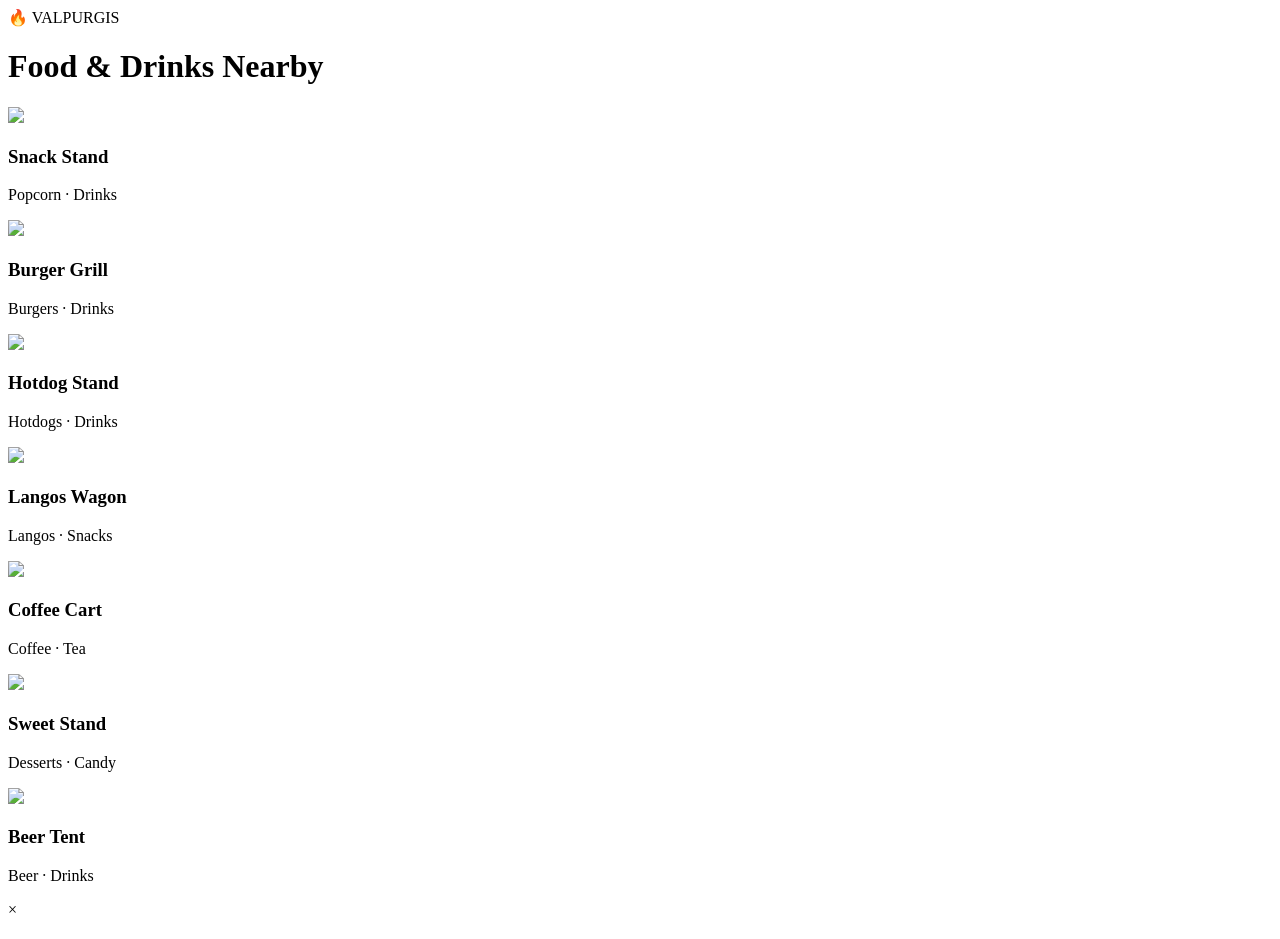
==== food.html @ 492cdd56 "foodhtml" ====
<!doctype html>
<html lang="en">
  <head>
    <meta charset="UTF-8" />
    <title>Valpurgis Food</title>
    <link rel="stylesheet" href="style.css" />
  </head>
  <body>
    <!-- TOP BAR (same vibe as your image) -->
    <header class="topbar">
      <div class="logo"><span class="flame">🔥</span> VALPURGIS</div>
    </header>

    <!-- FIRE BACKGROUND HERO -->
    <section class="hero"></section>

    <!-- TITLE -->
    <h1 class="title">Food & Drinks Nearby</h1>

    <!-- SCROLL SECTION -->
    <div class="scroll-wrapper">
      <div class="scroll-container">
        <div
          class="card"
          onclick="
            openMenu('Snack Stand', ['Popcorn', 'Candy', 'Soda', 'Beer'])
          "
        >
          <img
            src="https://images.unsplash.com/photo-1600891964599-f61ba0e24092"
          />
          <div class="card-text">
            <h3>Snack Stand</h3>
            <p>Popcorn · Drinks</p>
          </div>
        </div>

        <div
          class="card"
          onclick="
            openMenu('Burger Grill', [
              'Cheeseburger',
              'Fries',
              'Cola',
              'Hot Sauce',
            ])
          "
        >
          <img
            src="https://images.unsplash.com/photo-1550547660-d9450f859349"
          />
          <div class="card-text">
            <h3>Burger Grill</h3>
            <p>Burgers · Drinks</p>
          </div>
        </div>

        <div
          class="card"
          onclick="
            openMenu('Hotdog Stand', ['Hotdog', 'Ketchup', 'Mustard', 'Soda'])
          "
        >
          <img
            src="https://images.unsplash.com/photo-1612392062798-0c5c1c1a4d6b"
          />
          <div class="card-text">
            <h3>Hotdog Stand</h3>
            <p>Hotdogs · Drinks</p>
          </div>
        </div>

        <div
          class="card"
          onclick="
            openMenu('Langos Wagon', [
              'Classic Langos',
              'Cheese',
              'Garlic',
              'Nutella',
            ])
          "
        >
          <img
            src="https://images.unsplash.com/photo-1621996346565-e3dbc646d9a9"
          />
          <div class="card-text">
            <h3>Langos Wagon</h3>
            <p>Langos · Snacks</p>
          </div>
        </div>

        <div
          class="card"
          onclick="
            openMenu('Coffee Cart', ['Espresso', 'Latte', 'Cappuccino', 'Tea'])
          "
        >
          <img
            src="https://images.unsplash.com/photo-1509042239860-f550ce710b93"
          />
          <div class="card-text">
            <h3>Coffee Cart</h3>
            <p>Coffee · Tea</p>
          </div>
        </div>

        <div
          class="card"
          onclick="
            openMenu('Sweet Stand', [
              'Waffles',
              'Crepes',
              'Chocolate',
              'Ice Cream',
            ])
          "
        >
          <img
            src="https://images.unsplash.com/photo-1505253213348-cd54c92b37a0"
          />
          <div class="card-text">
            <h3>Sweet Stand</h3>
            <p>Desserts · Candy</p>
          </div>
        </div>

        <div
          class="card"
          onclick="
            openMenu('Beer Tent', ['Lager', 'IPA', 'Cider', 'Soft Drinks'])
          "
        >
          <img
            src="https://images.unsplash.com/photo-1514362545857-3bc16c4c7d1b"
          />
          <div class="card-text">
            <h3>Beer Tent</h3>
            <p>Beer · Drinks</p>
          </div>
        </div>
      </div>
    </div>

    <!-- MENU POPUP -->
    <div id="menu" class="modal">
      <div class="modal-box">
        <span class="close" onclick="closeMenu()">&times;</span>
        <h2 id="menuTitle"></h2>
        <ul id="menuList"></ul>
      </div>
    </div>

    <script src="script.js"></script>
  </body>
</html>
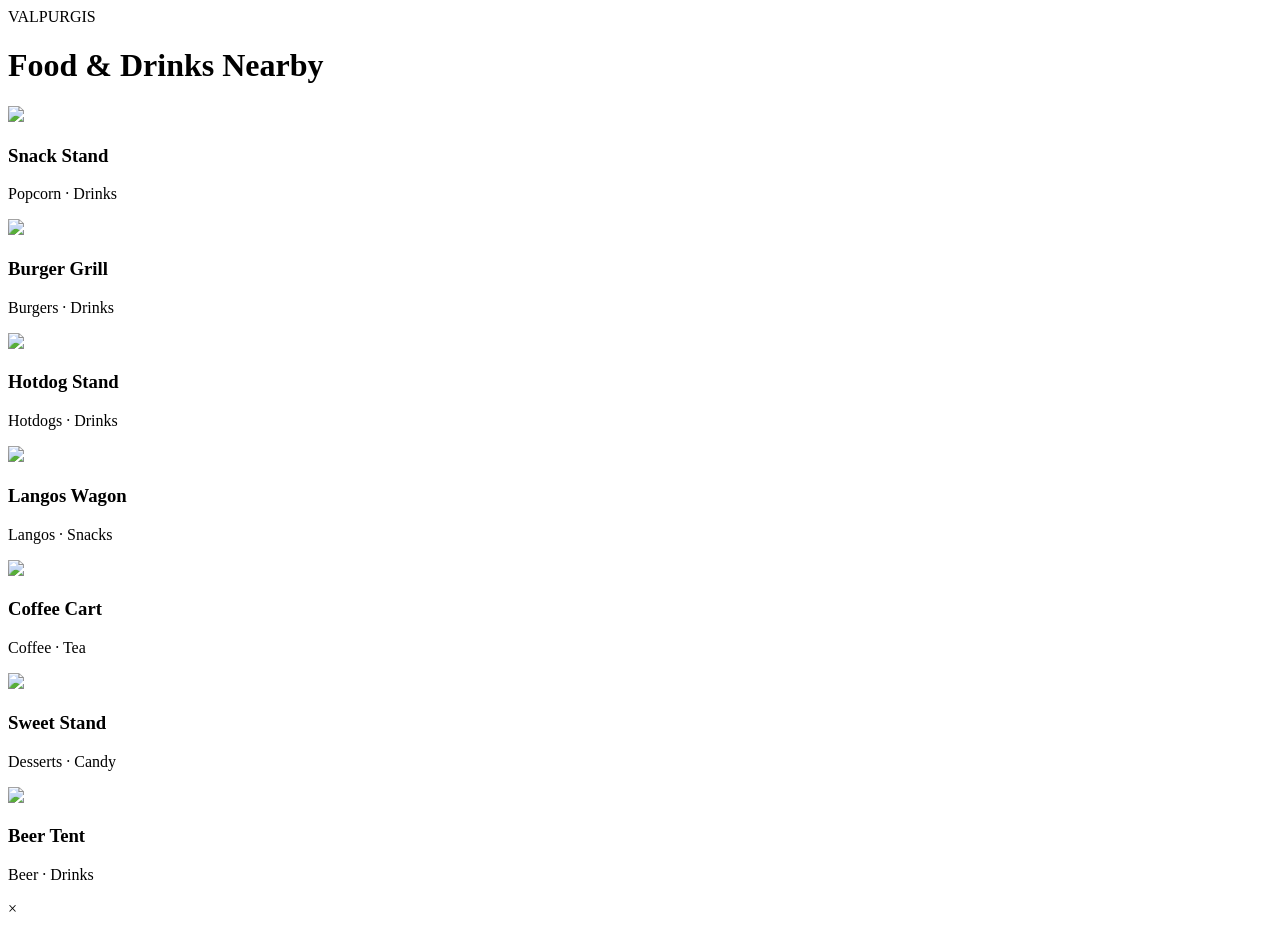
==== commit 83af1536: "foodhtml" ====
--- a/food.html
+++ b/food.html
@@ -8,7 +8,7 @@
   <body>
     <!-- TOP BAR (same vibe as your image) -->
     <header class="topbar">
-      <div class="logo"><span class="flame">🔥</span> VALPURGIS</div>
+      <div class="logo"><span class="flame"></span> VALPURGIS</div>
     </header>
 
     <!-- FIRE BACKGROUND HERO -->
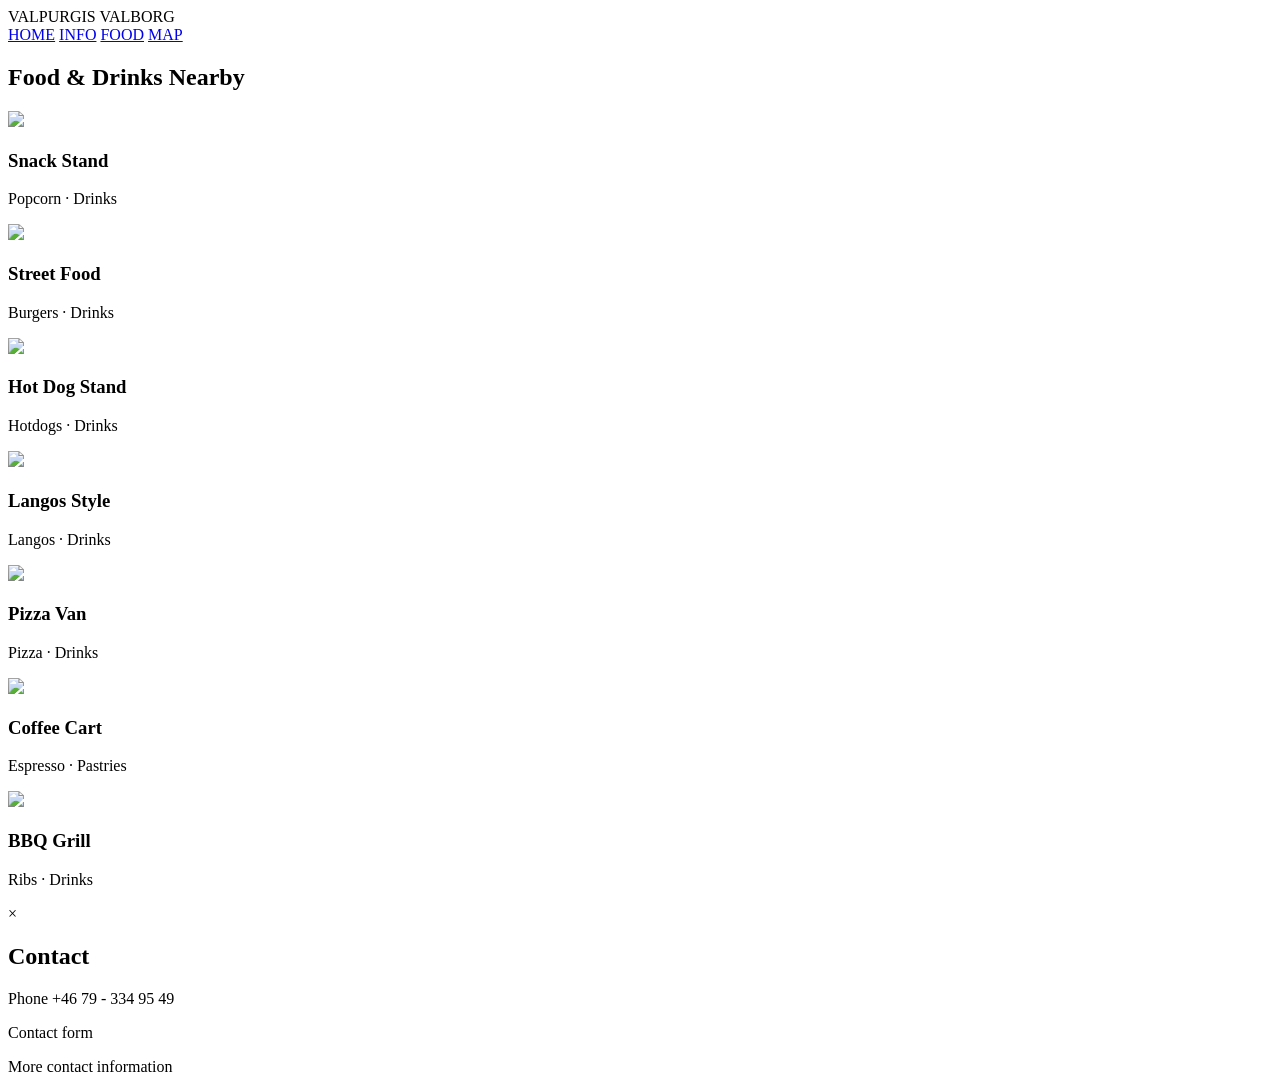
==== commit a1ffde67: "java script food" ====
--- a/food.html
+++ b/food.html
@@ -2,154 +2,93 @@
 <html lang="en">
   <head>
     <meta charset="UTF-8" />
-    <title>Valpurgis Food</title>
+    <meta name="viewport" content="width=device-width, initial-scale=1.0" />
+    <title>Valpurgis Valborg</title>
     <link rel="stylesheet" href="style.css" />
   </head>
   <body>
-    <!-- TOP BAR (same vibe as your image) -->
-    <header class="topbar">
-      <div class="logo"><span class="flame"></span> VALPURGIS</div>
+    <!-- HEADER -->
+    <header>
+      <div class="logo">VALPURGIS VALBORG</div>
+      <nav>
+        <a href="#">HOME</a>
+        <a href="#">INFO</a>
+        <a href="#">FOOD</a>
+        <a href="#">MAP</a>
+      </nav>
     </header>
 
-    <!-- FIRE BACKGROUND HERO -->
-    <section class="hero"></section>
+    <!-- HERO -->
+    <section class="hero">
+      <div class="overlay"></div>
+      <h1>Food & Drinks Nearby</h1>
+    </section>
 
-    <!-- TITLE -->
-    <h1 class="title">Food & Drinks Nearby</h1>
-
-    <!-- SCROLL SECTION -->
-    <div class="scroll-wrapper">
+    <!-- SCROLLABLE FOOD ROW -->
+    <section class="food-section">
       <div class="scroll-container">
-        <div
-          class="card"
-          onclick="
-            openMenu('Snack Stand', ['Popcorn', 'Candy', 'Soda', 'Beer'])
-          "
-        >
-          <img
-            src="https://images.unsplash.com/photo-1600891964599-f61ba0e24092"
-          />
-          <div class="card-text">
-            <h3>Snack Stand</h3>
-            <p>Popcorn · Drinks</p>
-          </div>
+        <!-- CARD TEMPLATE -->
+        <div class="food-card" onclick="openMenu('snack')">
+          <img src="snack-stand.jpg" />
+          <h3>Snack Stand</h3>
+          <p>Popcorn · Drinks</p>
         </div>
 
-        <div
-          class="card"
-          onclick="
-            openMenu('Burger Grill', [
-              'Cheeseburger',
-              'Fries',
-              'Cola',
-              'Hot Sauce',
-            ])
-          "
-        >
-          <img
-            src="https://images.unsplash.com/photo-1550547660-d9450f859349"
-          />
-          <div class="card-text">
-            <h3>Burger Grill</h3>
-            <p>Burgers · Drinks</p>
-          </div>
+        <div class="food-card" onclick="openMenu('street')">
+          <img src="street-food.jpg" />
+          <h3>Street Food</h3>
+          <p>Burgers · Drinks</p>
         </div>
 
-        <div
-          class="card"
-          onclick="
-            openMenu('Hotdog Stand', ['Hotdog', 'Ketchup', 'Mustard', 'Soda'])
-          "
-        >
-          <img
-            src="https://images.unsplash.com/photo-1612392062798-0c5c1c1a4d6b"
-          />
-          <div class="card-text">
-            <h3>Hotdog Stand</h3>
-            <p>Hotdogs · Drinks</p>
-          </div>
+        <div class="food-card" onclick="openMenu('hotdog')">
+          <img src="hotdog.jpg" />
+          <h3>Hot Dog Stand</h3>
+          <p>Hotdogs · Drinks</p>
         </div>
 
-        <div
-          class="card"
-          onclick="
-            openMenu('Langos Wagon', [
-              'Classic Langos',
-              'Cheese',
-              'Garlic',
-              'Nutella',
-            ])
-          "
-        >
-          <img
-            src="https://images.unsplash.com/photo-1621996346565-e3dbc646d9a9"
-          />
-          <div class="card-text">
-            <h3>Langos Wagon</h3>
-            <p>Langos · Snacks</p>
-          </div>
+        <div class="food-card" onclick="openMenu('langos')">
+          <img src="langos.jpg" />
+          <h3>Langos Style</h3>
+          <p>Langos · Drinks</p>
         </div>
 
-        <div
-          class="card"
-          onclick="
-            openMenu('Coffee Cart', ['Espresso', 'Latte', 'Cappuccino', 'Tea'])
-          "
-        >
-          <img
-            src="https://images.unsplash.com/photo-1509042239860-f550ce710b93"
-          />
-          <div class="card-text">
-            <h3>Coffee Cart</h3>
-            <p>Coffee · Tea</p>
-          </div>
+        <!-- EXTRA OPTIONS -->
+        <div class="food-card" onclick="openMenu('pizza')">
+          <img src="pizza.jpg" />
+          <h3>Pizza Van</h3>
+          <p>Pizza · Drinks</p>
         </div>
 
-        <div
-          class="card"
-          onclick="
-            openMenu('Sweet Stand', [
-              'Waffles',
-              'Crepes',
-              'Chocolate',
-              'Ice Cream',
-            ])
-          "
-        >
-          <img
-            src="https://images.unsplash.com/photo-1505253213348-cd54c92b37a0"
-          />
-          <div class="card-text">
-            <h3>Sweet Stand</h3>
-            <p>Desserts · Candy</p>
-          </div>
+        <div class="food-card" onclick="openMenu('coffee')">
+          <img src="coffee.jpg" />
+          <h3>Coffee Cart</h3>
+          <p>Espresso · Pastries</p>
         </div>
 
-        <div
-          class="card"
-          onclick="
-            openMenu('Beer Tent', ['Lager', 'IPA', 'Cider', 'Soft Drinks'])
-          "
-        >
-          <img
-            src="https://images.unsplash.com/photo-1514362545857-3bc16c4c7d1b"
-          />
-          <div class="card-text">
-            <h3>Beer Tent</h3>
-            <p>Beer · Drinks</p>
-          </div>
+        <div class="food-card" onclick="openMenu('bbq')">
+          <img src="bbq.jpg" />
+          <h3>BBQ Grill</h3>
+          <p>Ribs · Drinks</p>
         </div>
+      </div>
+    </section>
+
+    <!-- POPUP MENU -->
+    <div id="menuPopup" class="popup">
+      <div class="popup-content">
+        <span class="close" onclick="closeMenu()">&times;</span>
+        <h2 id="menuTitle"></h2>
+        <ul id="menuItems"></ul>
       </div>
     </div>
 
-    <!-- MENU POPUP -->
-    <div id="menu" class="modal">
-      <div class="modal-box">
-        <span class="close" onclick="closeMenu()">&times;</span>
-        <h2 id="menuTitle"></h2>
-        <ul id="menuList"></ul>
-      </div>
-    </div>
+    <!-- FOOTER -->
+    <footer>
+      <h2>Contact</h2>
+      <p>Phone +46 79 - 334 95 49</p>
+      <p>Contact form</p>
+      <p>More contact information</p>
+    </footer>
 
     <script src="script.js"></script>
   </body>
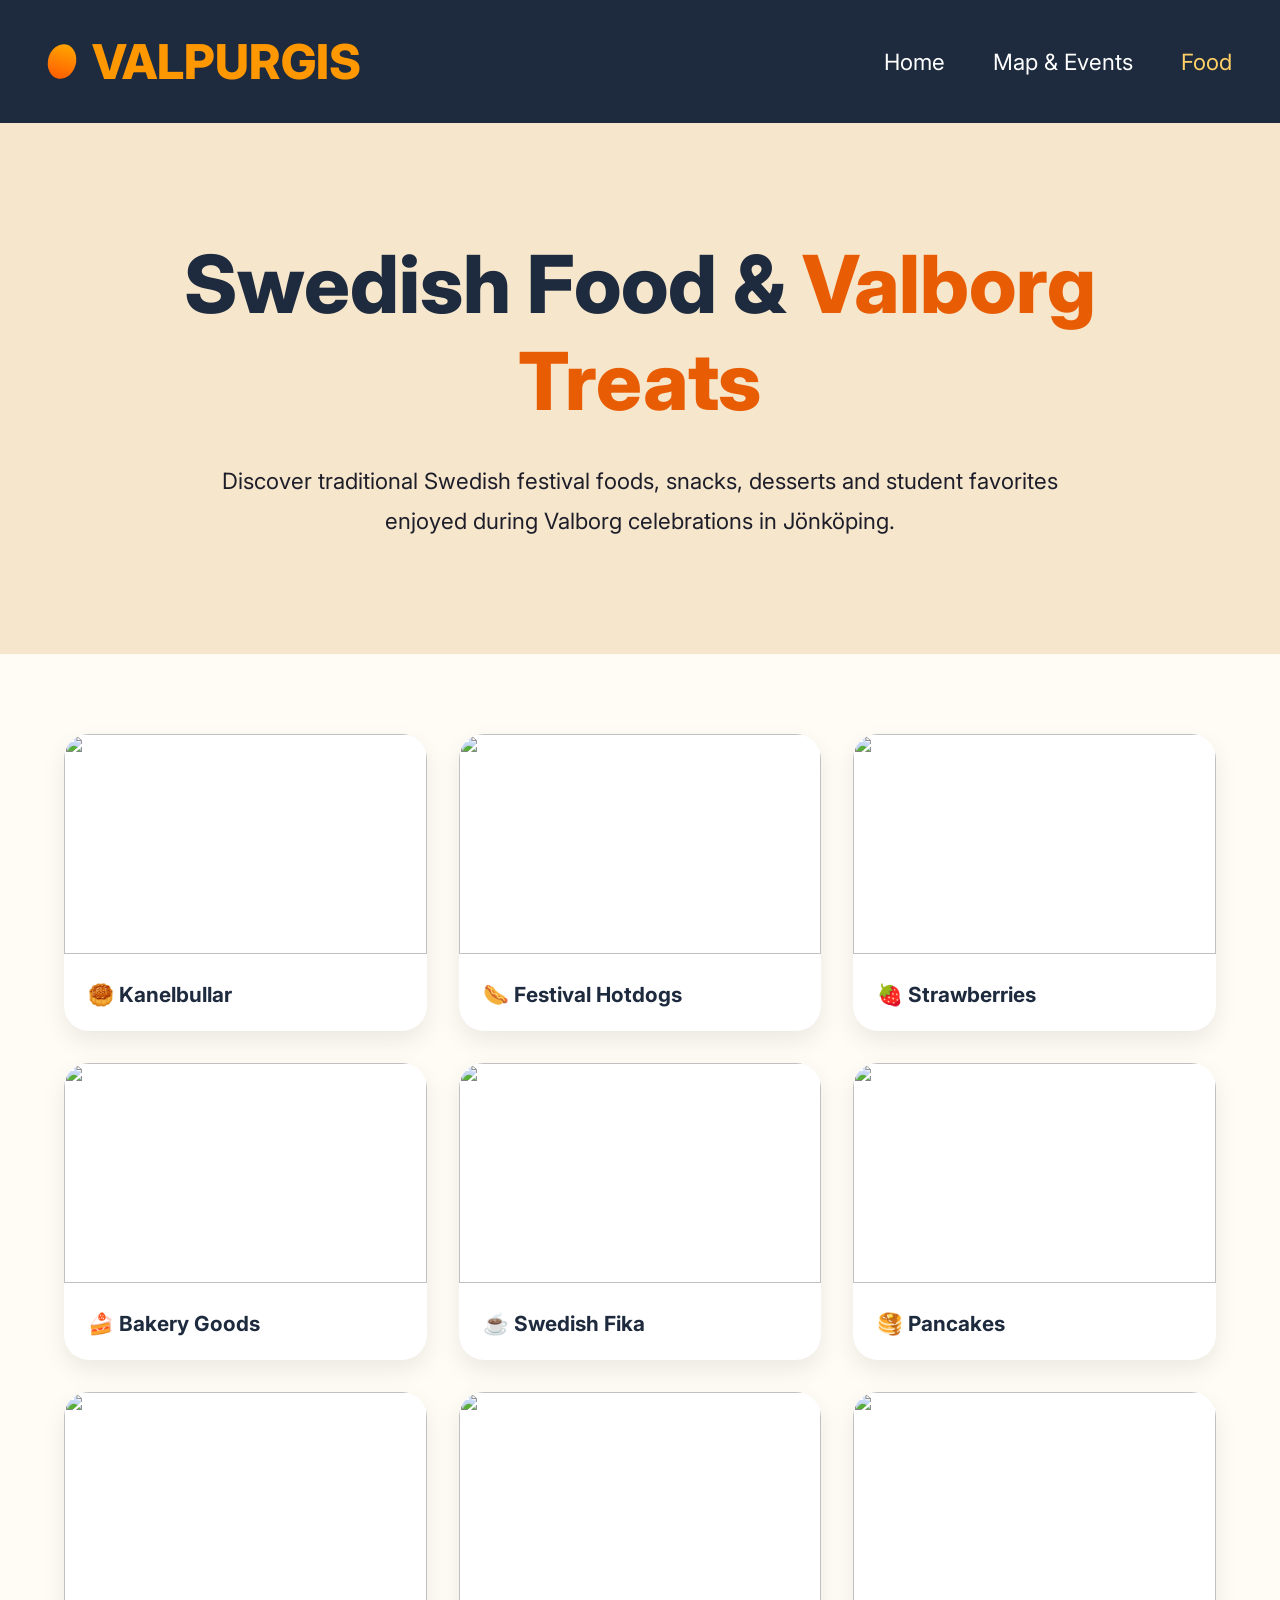
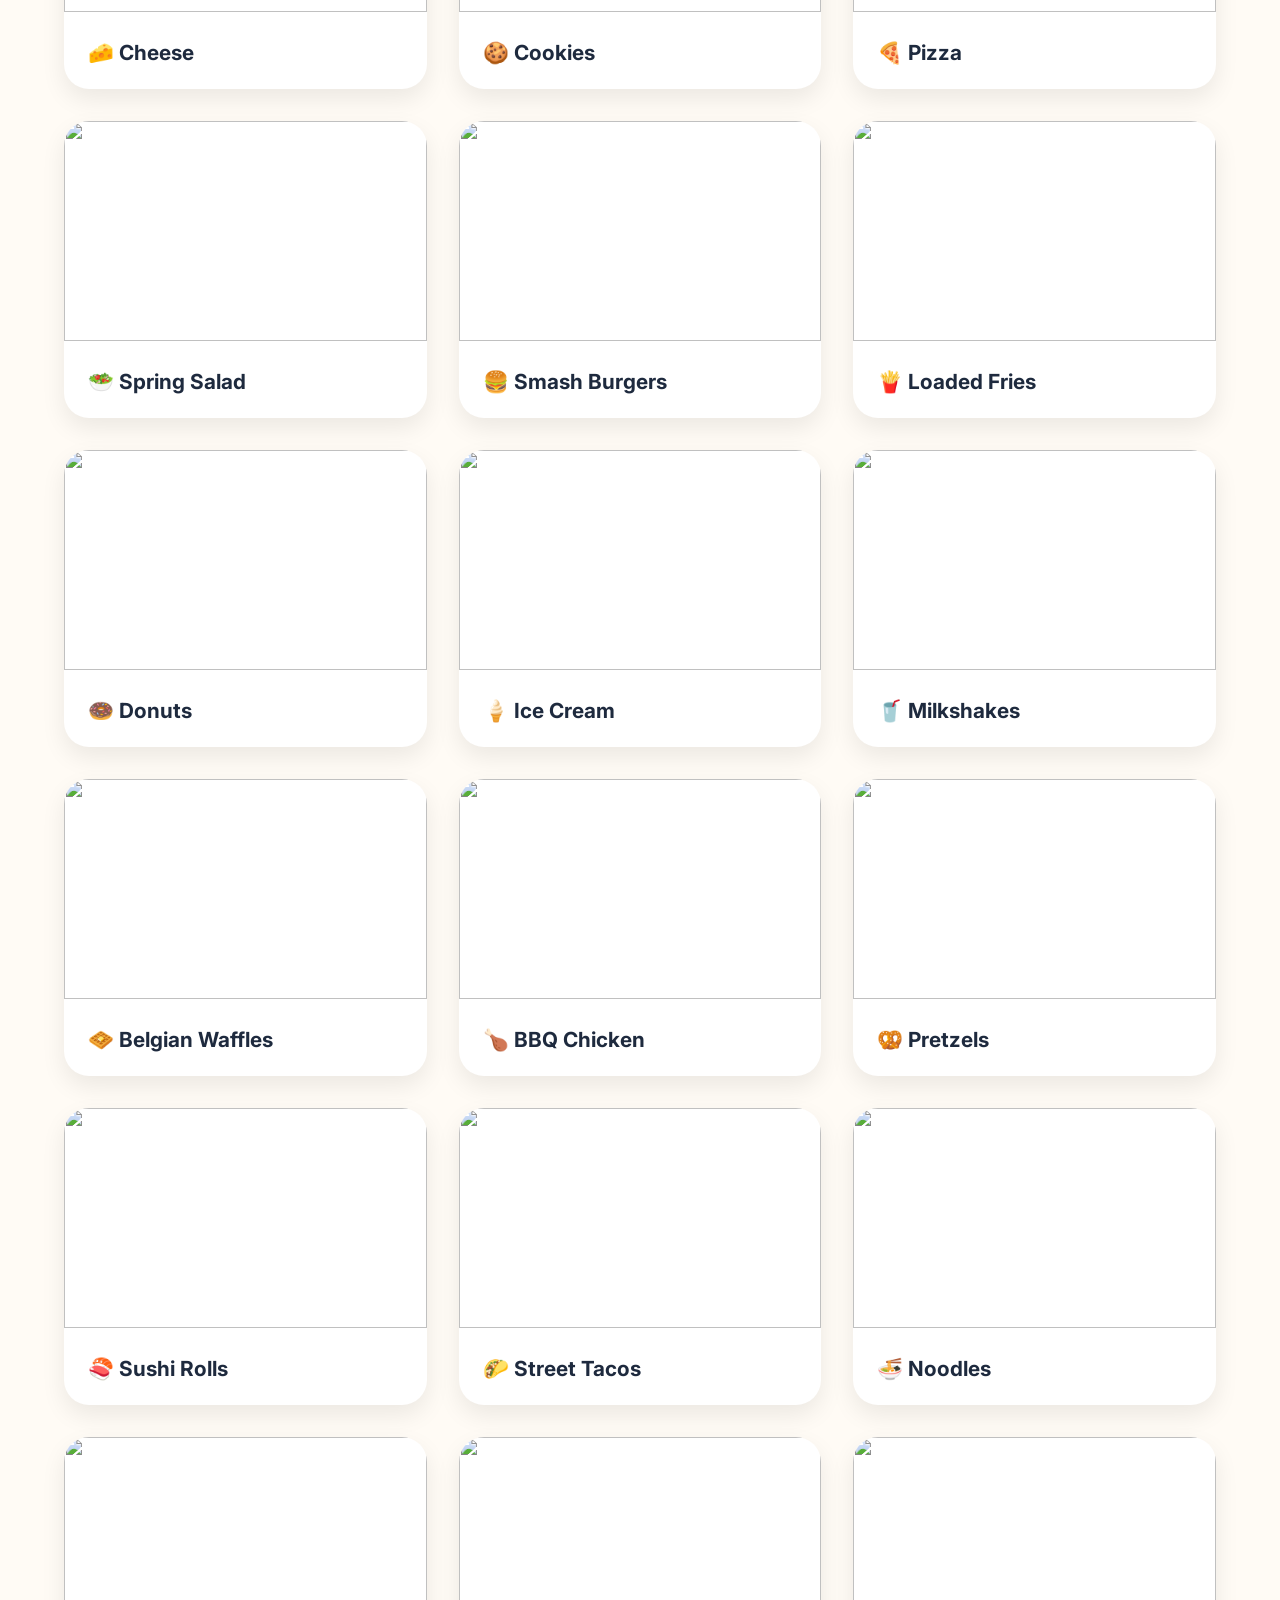
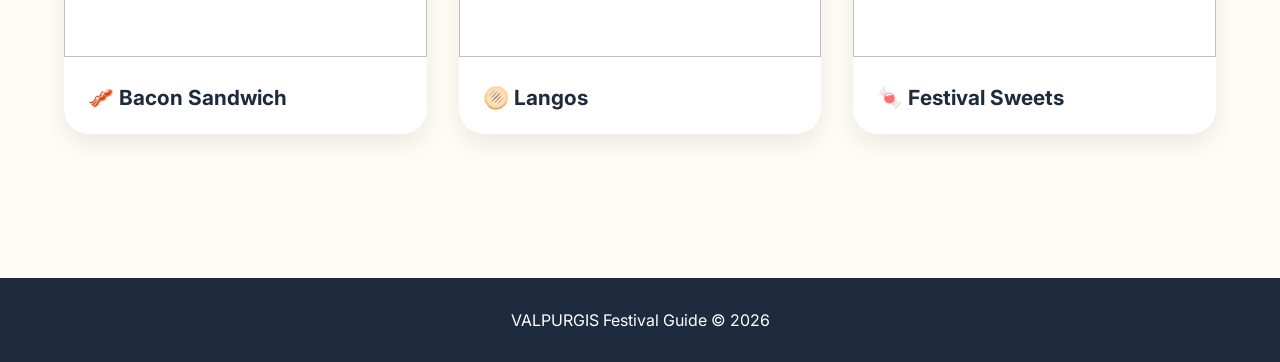
==== commit afca2481: "changed to fit homepage Co-authored-by: Copilot <copilot@github.com>" ====
--- a/food.html
+++ b/food.html
@@ -3,93 +3,550 @@
   <head>
     <meta charset="UTF-8" />
     <meta name="viewport" content="width=device-width, initial-scale=1.0" />
-    <title>Valpurgis Valborg</title>
-    <link rel="stylesheet" href="style.css" />
+    <title>VALPURGIS | Food</title>
+
+    <link
+      href="https://fonts.googleapis.com/css2?family=Inter:wght@300;400;500;600;700;800&display=swap"
+      rel="stylesheet"
+    />
+
+    <link
+      rel="stylesheet"
+      href="https://cdnjs.cloudflare.com/ajax/libs/font-awesome/6.0.0/css/all.min.css"
+    />
+
+    <link rel="stylesheet" href="main.css/style.css" />
   </head>
+
   <body>
-    <!-- HEADER -->
-    <header>
-      <div class="logo">VALPURGIS VALBORG</div>
-      <nav>
-        <a href="#">HOME</a>
-        <a href="#">INFO</a>
-        <a href="#">FOOD</a>
-        <a href="#">MAP</a>
+    <header class="topbar">
+      <div class="logo">
+        <span class="flame"></span>
+        VALPURGIS
+      </div>
+
+      <nav class="nav-links">
+        <a href="index.html">Home</a>
+        <a href="map.html">Map & Events</a>
+        <a href="food.html" class="active">Food</a>
       </nav>
     </header>
 
-    <!-- HERO -->
-    <section class="hero">
-      <div class="overlay"></div>
-      <h1>Food & Drinks Nearby</h1>
+    <section class="food-hero">
+      <div class="container">
+        <h1>Swedish Food & <span>Valborg Treats</span></h1>
+
+        <p>
+          Discover traditional Swedish festival foods, snacks, desserts and
+          student favorites enjoyed during Valborg celebrations in Jönköping.
+        </p>
+      </div>
     </section>
 
-    <!-- SCROLLABLE FOOD ROW -->
     <section class="food-section">
-      <div class="scroll-container">
-        <!-- CARD TEMPLATE -->
-        <div class="food-card" onclick="openMenu('snack')">
-          <img src="snack-stand.jpg" />
-          <h3>Snack Stand</h3>
-          <p>Popcorn · Drinks</p>
-        </div>
-
-        <div class="food-card" onclick="openMenu('street')">
-          <img src="street-food.jpg" />
-          <h3>Street Food</h3>
-          <p>Burgers · Drinks</p>
-        </div>
-
-        <div class="food-card" onclick="openMenu('hotdog')">
-          <img src="hotdog.jpg" />
-          <h3>Hot Dog Stand</h3>
-          <p>Hotdogs · Drinks</p>
-        </div>
-
-        <div class="food-card" onclick="openMenu('langos')">
-          <img src="langos.jpg" />
-          <h3>Langos Style</h3>
-          <p>Langos · Drinks</p>
-        </div>
-
-        <!-- EXTRA OPTIONS -->
-        <div class="food-card" onclick="openMenu('pizza')">
-          <img src="pizza.jpg" />
-          <h3>Pizza Van</h3>
-          <p>Pizza · Drinks</p>
-        </div>
-
-        <div class="food-card" onclick="openMenu('coffee')">
-          <img src="coffee.jpg" />
-          <h3>Coffee Cart</h3>
-          <p>Espresso · Pastries</p>
-        </div>
-
-        <div class="food-card" onclick="openMenu('bbq')">
-          <img src="bbq.jpg" />
-          <h3>BBQ Grill</h3>
-          <p>Ribs · Drinks</p>
+      <div class="container">
+        <div class="food-grid">
+          <!-- ROW 1 -->
+
+          <div
+            class="food-card"
+            onclick="
+              openFoodModal(
+                '🥮 Kanelbullar',
+                'Traditional Swedish cinnamon buns served fresh during Valborg celebrations.',
+                '📍 Emma’s Bakery Truck',
+                '💰 35 SEK',
+                'https://images.unsplash.com/photo-1509365465985-25d11c17e812?q=80&w=1200&auto=format&fit=crop',
+              )
+            "
+          >
+            <img
+              src="https://images.unsplash.com/photo-1509365465985-25d11c17e812?q=80&w=1200&auto=format&fit=crop"
+            />
+
+            <h3>🥮 Kanelbullar</h3>
+          </div>
+
+          <div
+            class="food-card"
+            onclick="
+              openFoodModal(
+                '🌭 Festival Hotdogs',
+                'Classic grilled Swedish hotdogs beside the bonfire area.',
+                '📍 Nordic Grill',
+                '💰 55 SEK',
+                'https://nypost.com/wp-content/uploads/sites/2/2016/07/hot-dog-2.jpg?quality=90&strip=all&w=1280',
+              )
+            "
+          >
+            <img
+              src="https://nypost.com/wp-content/uploads/sites/2/2016/07/hot-dog-2.jpg?quality=90&strip=all&w=1280"
+            />
+
+            <h3>🌭 Festival Hotdogs</h3>
+          </div>
+
+          <div
+            class="food-card"
+            onclick="
+              openFoodModal(
+                '🍓 Strawberries',
+                'Fresh Swedish strawberries celebrating spring.',
+                '📍 Spring Fruit Market',
+                '💰 40 SEK',
+                'https://images.unsplash.com/photo-1464965911861-746a04b4bca6?q=80&w=1200&auto=format&fit=crop',
+              )
+            "
+          >
+            <img
+              src="https://images.unsplash.com/photo-1464965911861-746a04b4bca6?q=80&w=1200&auto=format&fit=crop"
+            />
+
+            <h3>🍓 Strawberries</h3>
+          </div>
+
+          <!-- ROW 2 -->
+
+          <div
+            class="food-card"
+            onclick="
+              openFoodModal(
+                '🍰 Bakery Goods',
+                'Traditional Swedish baked goods enjoyed during spring festivals.',
+                '📍 Café Vättern',
+                '💰 65 SEK',
+                'https://images.unsplash.com/photo-1578985545062-69928b1d9587?q=80&w=1200&auto=format&fit=crop',
+              )
+            "
+          >
+            <img
+              src="https://images.unsplash.com/photo-1578985545062-69928b1d9587?q=80&w=1200&auto=format&fit=crop"
+            />
+
+            <h3>🍰 Bakery Goods</h3>
+          </div>
+
+          <div
+            class="food-card"
+            onclick="
+              openFoodModal(
+                '☕ Swedish Fika',
+                'Coffee and pastries shared socially before the bonfire.',
+                '📍 Fika Corner',
+                '💰 45 SEK',
+                'https://images.unsplash.com/photo-1495474472287-4d71bcdd2085?q=80&w=1200&auto=format&fit=crop',
+              )
+            "
+          >
+            <img
+              src="https://images.unsplash.com/photo-1495474472287-4d71bcdd2085?q=80&w=1200&auto=format&fit=crop"
+            />
+
+            <h3>☕ Swedish Fika</h3>
+          </div>
+
+          <div
+            class="food-card"
+            onclick="
+              openFoodModal(
+                '🥞 Pancakes',
+                'Fresh pancakes topped with cream and berries.',
+                '📍 Pancake Wagon',
+                '💰 50 SEK',
+                'https://images.unsplash.com/photo-1528207776546-365bb710ee93?q=80&w=1200&auto=format&fit=crop',
+              )
+            "
+          >
+            <img
+              src="https://images.unsplash.com/photo-1528207776546-365bb710ee93?q=80&w=1200&auto=format&fit=crop"
+            />
+
+            <h3>🥞 Pancakes</h3>
+          </div>
+
+          <!-- ROW 3 -->
+
+          <div
+            class="food-card"
+            onclick="
+              openFoodModal(
+                '🧀 Cheese',
+                'Traditional Swedish cheese platters served at spring markets.',
+                '📍 Nordic Cheese Stand',
+                '💰 70 SEK',
+                'https://images.unsplash.com/photo-1486297678162-eb2a19b0a32d?q=80&w=1200&auto=format&fit=crop',
+              )
+            "
+          >
+            <img
+              src="https://images.unsplash.com/photo-1486297678162-eb2a19b0a32d?q=80&w=1200&auto=format&fit=crop"
+            />
+
+            <h3>🧀 Cheese</h3>
+          </div>
+
+          <div
+            class="food-card"
+            onclick="
+              openFoodModal(
+                '🍪 Cookies',
+                'Fresh baked butter cookies popular during fika.',
+                '📍 Sweet House',
+                '💰 30 SEK',
+                'https://images.unsplash.com/photo-1499636136210-6f4ee915583e?q=80&w=1200&auto=format&fit=crop',
+              )
+            "
+          >
+            <img
+              src="https://images.unsplash.com/photo-1499636136210-6f4ee915583e?q=80&w=1200&auto=format&fit=crop"
+            />
+
+            <h3>🍪 Cookies</h3>
+          </div>
+
+          <div
+            class="food-card"
+            onclick="
+              openFoodModal(
+                '🍕 Pizza',
+                'Cheap and popular pizza slices loved by students during Valborg.',
+                '📍 Campus Pizza',
+                '💰 60 SEK',
+                'https://images.unsplash.com/photo-1513104890138-7c749659a591?q=80&w=1200&auto=format&fit=crop',
+              )
+            "
+          >
+            <img
+              src="https://images.unsplash.com/photo-1513104890138-7c749659a591?q=80&w=1200&auto=format&fit=crop"
+            />
+
+            <h3>🍕 Pizza</h3>
+          </div>
+
+          <!-- ROW 4 -->
+
+          <div
+            class="food-card"
+            onclick="
+              openFoodModal(
+                '🥗 Spring Salad',
+                'Fresh spring vegetables and Nordic herbs.',
+                '📍 Green Garden Truck',
+                '💰 65 SEK',
+                'https://images.unsplash.com/photo-1540189549336-e6e99c3679fe?q=80&w=1200&auto=format&fit=crop',
+              )
+            "
+          >
+            <img
+              src="https://images.unsplash.com/photo-1540189549336-e6e99c3679fe?q=80&w=1200&auto=format&fit=crop"
+            />
+
+            <h3>🥗 Spring Salad</h3>
+          </div>
+
+          <div
+            class="food-card"
+            onclick="
+              openFoodModal(
+                '🍔 Smash Burgers',
+                'Popular grilled burgers served fresh during evening concerts.',
+                '📍 Fire Grill',
+                '💰 85 SEK',
+                'https://images.unsplash.com/photo-1568901346375-23c9450c58cd?q=80&w=1200&auto=format&fit=crop',
+              )
+            "
+          >
+            <img
+              src="https://images.unsplash.com/photo-1568901346375-23c9450c58cd?q=80&w=1200&auto=format&fit=crop"
+            />
+
+            <h3>🍔 Smash Burgers</h3>
+          </div>
+
+          <div
+            class="food-card"
+            onclick="
+              openFoodModal(
+                '🍟 Loaded Fries',
+                'Crispy fries topped with sauces and cheese.',
+                '📍 Fries Station',
+                '💰 55 SEK',
+                'https://images.unsplash.com/photo-1573080496219-bb080dd4f877?q=80&w=1200&auto=format&fit=crop',
+              )
+            "
+          >
+            <img
+              src="https://images.unsplash.com/photo-1573080496219-bb080dd4f877?q=80&w=1200&auto=format&fit=crop"
+            />
+
+            <h3>🍟 Loaded Fries</h3>
+          </div>
+
+          <!-- ROW 5 -->
+
+          <div
+            class="food-card"
+            onclick="
+              openFoodModal(
+                '🍩 Donuts',
+                'Fresh sugar-coated donuts popular at spring festivals.',
+                '📍 Sweet Rings Truck',
+                '💰 35 SEK',
+                'https://images.unsplash.com/photo-1551024601-bec78aea704b?q=80&w=1200&auto=format&fit=crop',
+              )
+            "
+          >
+            <img
+              src="https://images.unsplash.com/photo-1551024601-bec78aea704b?q=80&w=1200&auto=format&fit=crop"
+            />
+
+            <h3>🍩 Donuts</h3>
+          </div>
+
+          <div
+            class="food-card"
+            onclick="
+              openFoodModal(
+                '🍦 Ice Cream',
+                'The first ice cream of spring is a Valborg tradition.',
+                '📍 Frozen Dreams',
+                '💰 40 SEK',
+                'https://cdn8.localdatacdn.com/news/larg_567.jpg',
+              )
+            "
+          >
+            <img src="https://cdn8.localdatacdn.com/news/larg_567.jpg" />
+
+            <h3>🍦 Ice Cream</h3>
+          </div>
+
+          <div
+            class="food-card"
+            onclick="
+              openFoodModal(
+                '🥤 Milkshakes',
+                'Cold vanilla and strawberry milkshakes served near the lake.',
+                '📍 Shake Stop',
+                '💰 50 SEK',
+                'https://images.unsplash.com/photo-1577805947697-89e18249d767?q=80&w=1200&auto=format&fit=crop',
+              )
+            "
+          >
+            <img
+              src="https://images.unsplash.com/photo-1577805947697-89e18249d767?q=80&w=1200&auto=format&fit=crop"
+            />
+
+            <h3>🥤 Milkshakes</h3>
+          </div>
+
+          <!-- ROW 6 -->
+
+          <div
+            class="food-card"
+            onclick="
+              openFoodModal(
+                '🧇 Belgian Waffles',
+                'Warm waffles topped with berries and chocolate.',
+                '📍 Waffle Corner',
+                '💰 55 SEK',
+                'https://images.unsplash.com/photo-1562376552-0d160a2f238d?q=80&w=1200&auto=format&fit=crop',
+              )
+            "
+          >
+            <img
+              src="https://images.unsplash.com/photo-1562376552-0d160a2f238d?q=80&w=1200&auto=format&fit=crop"
+            />
+
+            <h3>🧇 Belgian Waffles</h3>
+          </div>
+
+          <div
+            class="food-card"
+            onclick="
+              openFoodModal(
+                '🍗 BBQ Chicken',
+                'Fresh grilled chicken served during evening events.',
+                '📍 Fire Pit BBQ',
+                '💰 95 SEK',
+                'https://images.unsplash.com/photo-1527477396000-e27163b481c2?q=80&w=1200&auto=format&fit=crop',
+              )
+            "
+          >
+            <img
+              src="https://images.unsplash.com/photo-1527477396000-e27163b481c2?q=80&w=1200&auto=format&fit=crop"
+            />
+
+            <h3>🍗 BBQ Chicken</h3>
+          </div>
+
+          <div
+            class="food-card"
+            onclick="
+              openFoodModal(
+                '🥨 Pretzels',
+                'Fresh baked pretzels with salted butter.',
+                '📍 Nordic Bakery',
+                '💰 40 SEK',
+                'https://images.unsplash.com/photo-1587241321921-91a834d6d191?q=80&w=1200&auto=format&fit=crop',
+              )
+            "
+          >
+            <img
+              src="https://images.unsplash.com/photo-1587241321921-91a834d6d191?q=80&w=1200&auto=format&fit=crop"
+            />
+
+            <h3>🥨 Pretzels</h3>
+          </div>
+
+          <!-- ROW 7 -->
+
+          <div
+            class="food-card"
+            onclick="
+              openFoodModal(
+                '🍣 Sushi Rolls',
+                'Fresh sushi rolls prepared during the festival.',
+                '📍 Sakura Street Food',
+                '💰 90 SEK',
+                'https://images.unsplash.com/photo-1579871494447-9811cf80d66c?q=80&w=1200&auto=format&fit=crop',
+              )
+            "
+          >
+            <img
+              src="https://images.unsplash.com/photo-1579871494447-9811cf80d66c?q=80&w=1200&auto=format&fit=crop"
+            />
+
+            <h3>🍣 Sushi Rolls</h3>
+          </div>
+
+          <div
+            class="food-card"
+            onclick="
+              openFoodModal(
+                '🌮 Street Tacos',
+                'Mexican tacos popular with students during concerts.',
+                '📍 Taco Fiesta',
+                '💰 65 SEK',
+                'https://images.unsplash.com/photo-1552332386-f8dd00dc2f85?q=80&w=1200&auto=format&fit=crop',
+              )
+            "
+          >
+            <img
+              src="https://images.unsplash.com/photo-1552332386-f8dd00dc2f85?q=80&w=1200&auto=format&fit=crop"
+            />
+
+            <h3>🌮 Street Tacos</h3>
+          </div>
+
+          <div
+            class="food-card"
+            onclick="
+              openFoodModal(
+                '🍜 Noodles',
+                'Hot noodle bowls served during the late-night celebrations.',
+                '📍 Asia Bowl',
+                '💰 75 SEK',
+                'https://images.unsplash.com/photo-1612929633738-8fe44f7ec841?q=80&w=1200&auto=format&fit=crop',
+              )
+            "
+          >
+            <img
+              src="https://images.unsplash.com/photo-1612929633738-8fe44f7ec841?q=80&w=1200&auto=format&fit=crop"
+            />
+
+            <h3>🍜 Noodles</h3>
+          </div>
+
+          <!-- ROW 8 -->
+
+          <div
+            class="food-card"
+            onclick="
+              openFoodModal(
+                '🥓 Bacon Sandwich',
+                'Toasted sandwiches filled with crispy bacon.',
+                '📍 Morning Grill',
+                '💰 60 SEK',
+                'https://images.unsplash.com/photo-1528735602780-2552fd46c7af?q=80&w=1200&auto=format&fit=crop',
+              )
+            "
+          >
+            <img
+              src="https://images.unsplash.com/photo-1528735602780-2552fd46c7af?q=80&w=1200&auto=format&fit=crop"
+            />
+
+            <h3>🥓 Bacon Sandwich</h3>
+          </div>
+
+          <div
+            class="food-card"
+            onclick="
+              openFoodModal(
+                '🫓 Langos',
+                'Fresh fried langos topped with garlic sauce, cheese and sour cream.',
+                '📍 Nordic Street Kitchen',
+                '💰 75 SEK',
+                'https://cdn.diyncrafts.com/wp-content/uploads/2019/07/hungarian-langos-recipe-IMG_3782-1.jpg',
+              )
+            "
+          >
+            <img
+              src="https://cdn.diyncrafts.com/wp-content/uploads/2019/07/hungarian-langos-recipe-IMG_3782-1.jpg"
+            />
+
+            <h3>🫓 Langos</h3>
+          </div>
+
+          <div
+            class="food-card"
+            onclick="
+              openFoodModal(
+                '🍬 Festival Sweets',
+                'Colorful festival sweets and candy loved by students during Valborg.',
+                '📍 Sweet Festival Stall',
+                '💰 35 SEK',
+                'https://postedsweets.co.uk/wp-content/uploads/2019/04/Different-Candies-Sweets-Showcase.jpg',
+              )
+            "
+          >
+            <img
+              src="https://postedsweets.co.uk/wp-content/uploads/2019/04/Different-Candies-Sweets-Showcase.jpg"
+            />
+
+            <h3>🍬 Festival Sweets</h3>
+          </div>
         </div>
       </div>
     </section>
 
-    <!-- POPUP MENU -->
-    <div id="menuPopup" class="popup">
-      <div class="popup-content">
-        <span class="close" onclick="closeMenu()">&times;</span>
-        <h2 id="menuTitle"></h2>
-        <ul id="menuItems"></ul>
+    <div class="food-modal" id="foodModal">
+      <div class="modal-content">
+        <span class="close-modal" onclick="closeFoodModal()"> &times; </span>
+
+        <img id="modalImg" />
+
+        <h2 id="modalTitle"></h2>
+
+        <p id="modalDesc"></p>
+
+        <div class="modal-info">
+          <p id="modalLocation"></p>
+
+          <p id="modalPrice"></p>
+
+          <a href="map.html" class="map-btn">
+            <i class="fas fa-map-marker-alt"></i>
+
+            View on Map
+          </a>
+        </div>
       </div>
     </div>
 
-    <!-- FOOTER -->
     <footer>
-      <h2>Contact</h2>
-      <p>Phone +46 79 - 334 95 49</p>
-      <p>Contact form</p>
-      <p>More contact information</p>
+      <p>VALPURGIS Festival Guide © 2026</p>
     </footer>
 
-    <script src="script.js"></script>
+    <script src="main.js/script.js"></script>
   </body>
 </html>
--- a/main.css/style.css
+++ b/main.css/style.css
@@ -0,0 +1,316 @@
+* {
+  margin: 0;
+  padding: 0;
+  box-sizing: border-box;
+}
+
+:root {
+  --orange: #e85d04;
+  --navy: #1e2a3e;
+  --cream: #f5e6cc;
+}
+
+body {
+  font-family: "Inter", sans-serif;
+  background: #fffbf5;
+  color: #1e1e2a;
+}
+
+/* NAVBAR */
+
+.topbar {
+  background: var(--navy);
+
+  display: flex;
+  justify-content: space-between;
+  align-items: center;
+
+  padding: 2rem 3rem;
+}
+
+.logo {
+  color: #ff9800;
+  font-size: 3rem;
+  font-weight: 800;
+
+  display: flex;
+  align-items: center;
+  gap: 1rem;
+}
+
+.flame {
+  width: 28px;
+  height: 35px;
+
+  background: linear-gradient(orange, #ff5e00);
+
+  border-radius: 50%;
+
+  transform: rotate(15deg);
+}
+
+.nav-links {
+  display: flex;
+  gap: 3rem;
+}
+
+.nav-links a {
+  color: white;
+  text-decoration: none;
+  font-size: 1.4rem;
+}
+
+.nav-links .active,
+.nav-links a:hover {
+  color: #ffd166;
+}
+
+/* HERO */
+
+.food-hero {
+  background: var(--cream);
+
+  padding: 7rem 2rem;
+
+  text-align: center;
+}
+
+.food-hero h1 {
+  font-size: 5rem;
+  font-weight: 800;
+
+  color: var(--navy);
+}
+
+.food-hero span {
+  color: var(--orange);
+}
+
+.food-hero p {
+  max-width: 900px;
+
+  margin: auto;
+  margin-top: 2rem;
+
+  font-size: 1.4rem;
+  line-height: 1.8;
+}
+
+/* CONTAINER */
+
+.container {
+  width: 90%;
+  max-width: 1400px;
+  margin: auto;
+}
+
+/* FOOD SECTION */
+
+.food-section {
+  padding: 5rem 0;
+}
+
+/* GRID */
+
+.food-grid {
+  display: grid;
+
+  grid-template-columns: repeat(3, 1fr);
+
+  gap: 2rem;
+}
+
+/* CARDS */
+
+.food-card {
+  background: white;
+
+  border-radius: 25px;
+
+  overflow: hidden;
+
+  cursor: pointer;
+
+  transition: 0.3s;
+
+  box-shadow: 0 10px 25px rgba(0, 0, 0, 0.08);
+}
+
+.food-card:hover {
+  transform: translateY(-8px);
+}
+
+.food-card img {
+  width: 100%;
+  height: 220px;
+  object-fit: cover;
+}
+
+.food-card h3 {
+  padding: 1.5rem;
+
+  font-size: 1.3rem;
+
+  color: var(--navy);
+}
+
+/* MODAL */
+
+.food-modal {
+  position: fixed;
+
+  top: 0;
+  left: 0;
+
+  width: 100%;
+  height: 100%;
+
+  background: rgba(0, 0, 0, 0.7);
+
+  display: none;
+
+  justify-content: center;
+  align-items: center;
+
+  z-index: 999;
+}
+
+.modal-content {
+  background: white;
+
+  width: 90%;
+  max-width: 650px;
+
+  border-radius: 25px;
+
+  overflow: hidden;
+
+  position: relative;
+
+  animation: popup 0.3s ease;
+}
+
+.modal-content img {
+  width: 100%;
+  height: 320px;
+  object-fit: cover;
+}
+
+.modal-content h2 {
+  padding: 1.5rem 1.5rem 0.5rem;
+
+  color: var(--navy);
+}
+
+.modal-content p {
+  padding: 0 1.5rem 1rem;
+
+  line-height: 1.7;
+}
+
+.modal-info {
+  padding-bottom: 1rem;
+}
+
+.close-modal {
+  position: absolute;
+
+  right: 20px;
+  top: 10px;
+
+  font-size: 2rem;
+
+  color: white;
+
+  cursor: pointer;
+}
+
+@keyframes popup {
+  from {
+    transform: scale(0.8);
+    opacity: 0;
+  }
+
+  to {
+    transform: scale(1);
+    opacity: 1;
+  }
+}
+
+/* FOOTER */
+
+footer {
+  background: var(--navy);
+
+  color: white;
+
+  text-align: center;
+
+  padding: 2rem;
+
+  margin-top: 4rem;
+}
+
+/* TABLET */
+
+@media (max-width: 900px) {
+  .food-grid {
+    grid-template-columns: repeat(2, 1fr);
+  }
+
+  .food-hero h1 {
+    font-size: 3rem;
+  }
+}
+
+/* MOBILE */
+
+@media (max-width: 600px) {
+  .food-grid {
+    grid-template-columns: 1fr;
+  }
+
+  .topbar {
+    flex-direction: column;
+    gap: 1rem;
+  }
+
+  .food-hero h1 {
+    font-size: 2.3rem;
+  }
+
+  .food-hero p {
+    font-size: 1rem;
+  }
+}
+/* MAP BUTTON */
+
+.map-btn {
+  display: inline-flex;
+
+  align-items: center;
+
+  gap: 0.5rem;
+
+  margin: 1rem 1.5rem;
+
+  background: #e85d04;
+
+  color: white;
+
+  padding: 0.8rem 1.2rem;
+
+  border-radius: 40px;
+
+  text-decoration: none;
+
+  font-weight: 600;
+
+  transition: 0.3s;
+}
+
+.map-btn:hover {
+  background: #c94d00;
+
+  transform: translateY(-2px);
+}
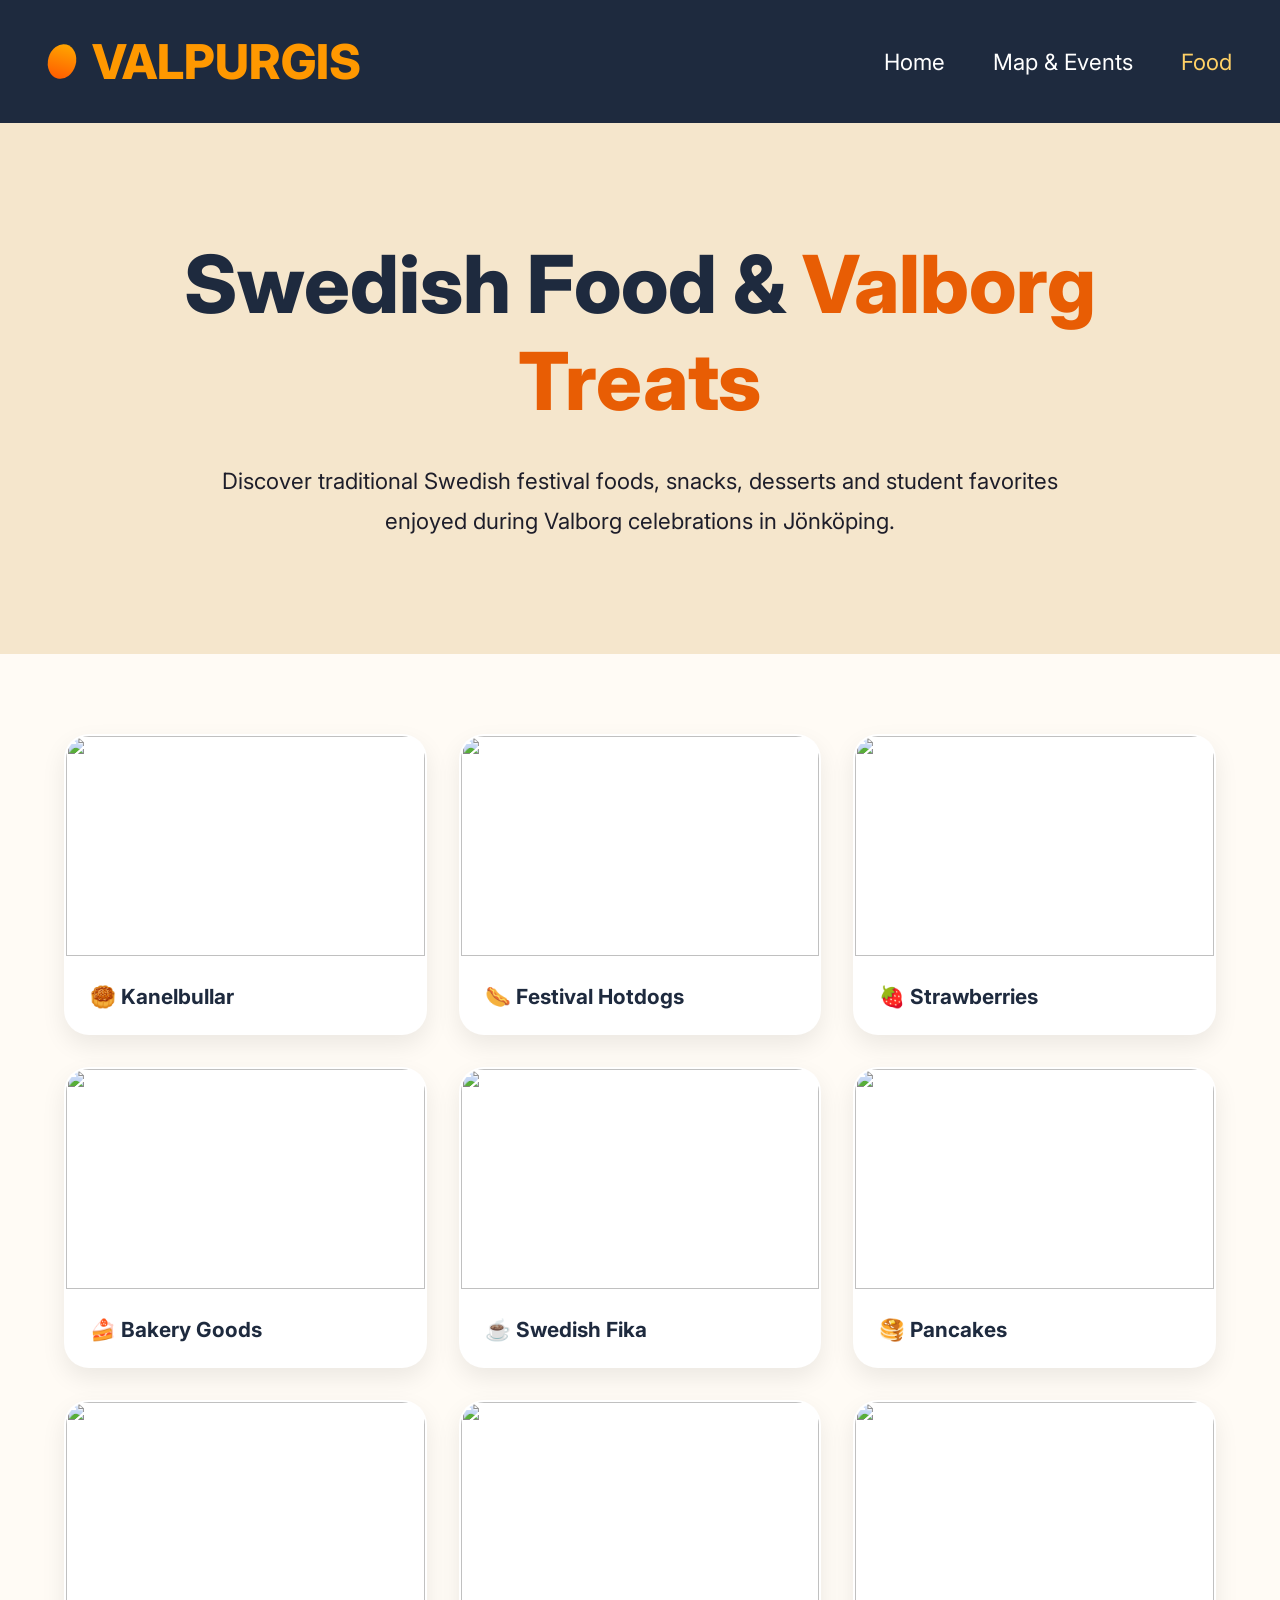
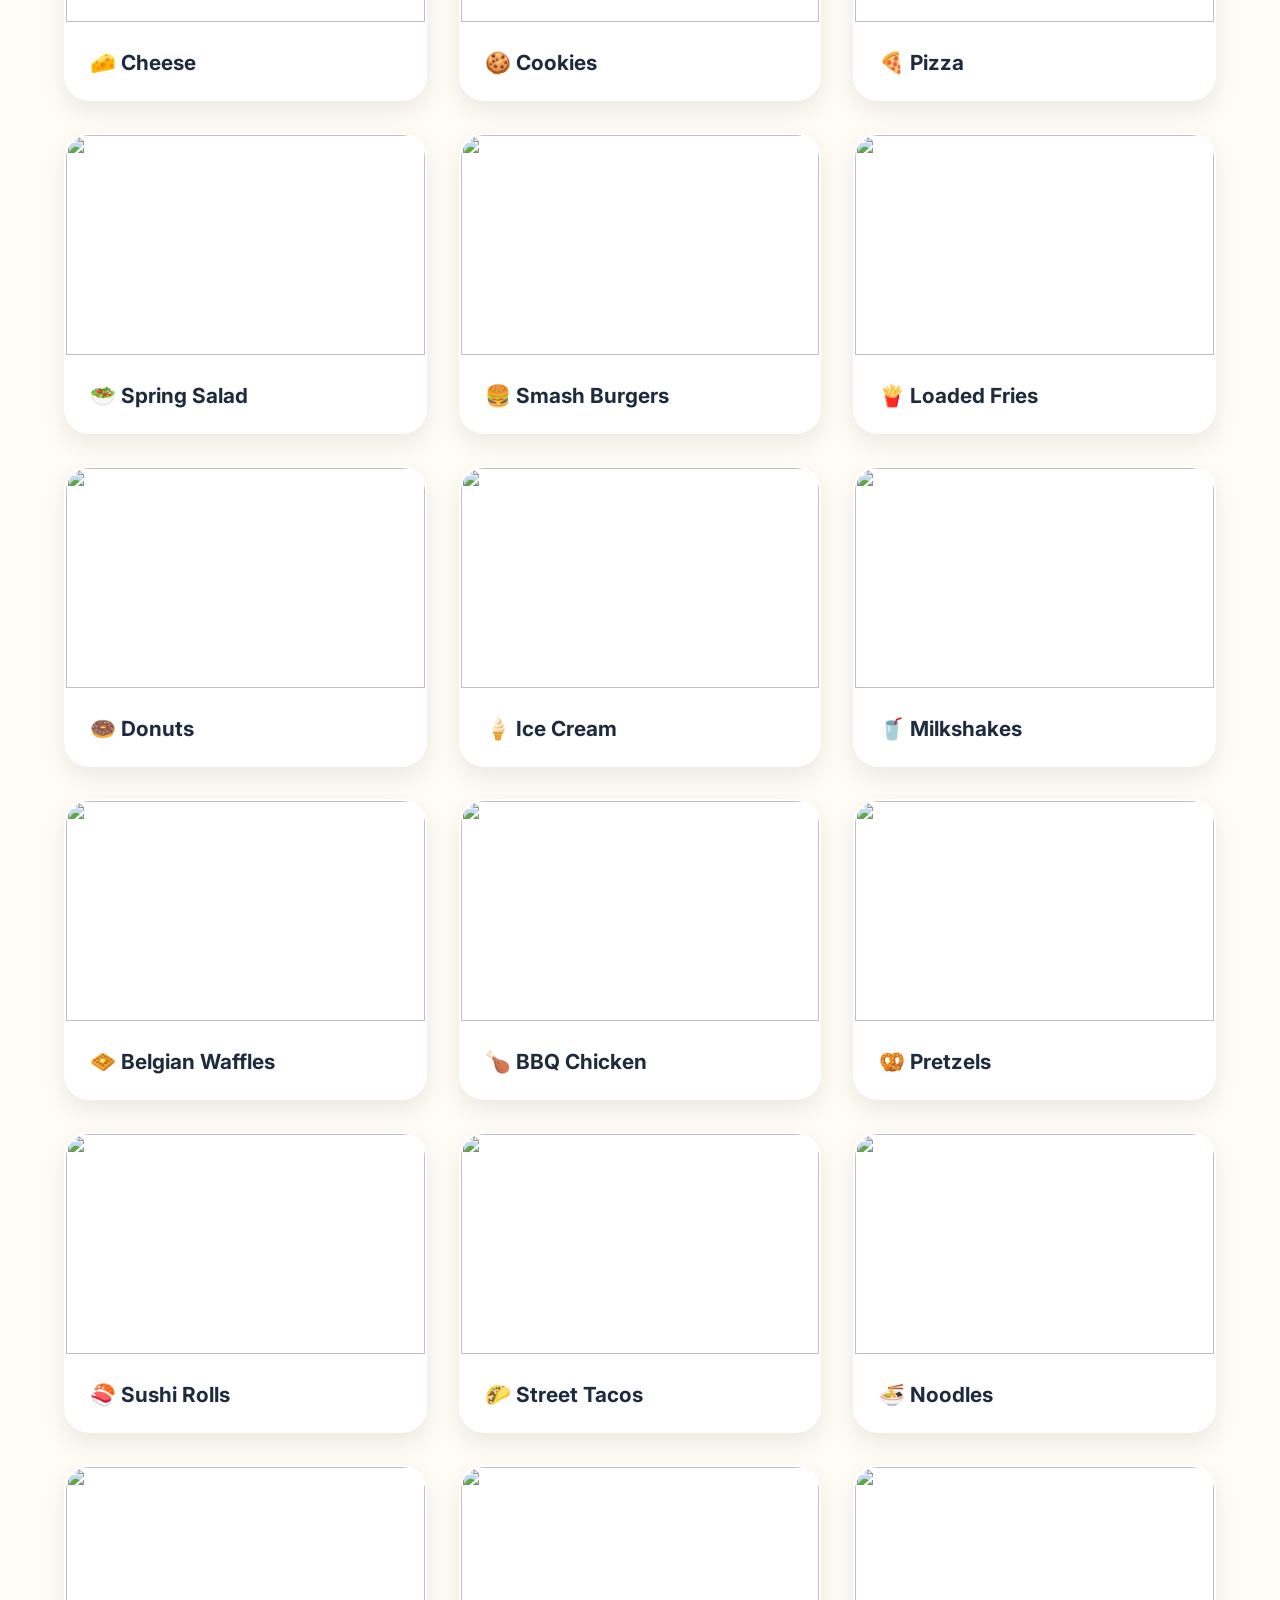
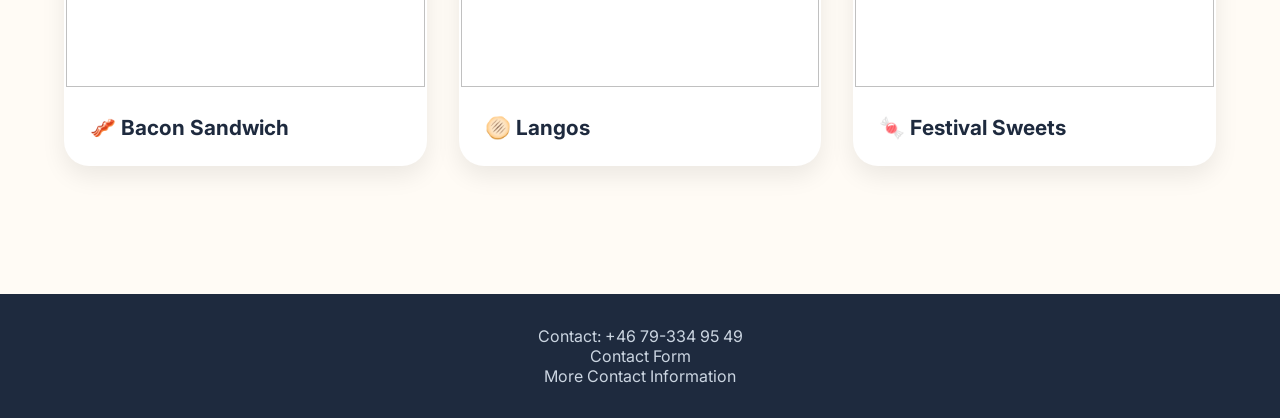
==== commit c64b5f22: "changed footer" ====
--- a/food.html
+++ b/food.html
@@ -543,10 +543,14 @@
       </div>
     </div>
 
+    </div>
+      </section>
+    </main>
     <footer>
-      <p>VALPURGIS Festival Guide © 2026</p>
+      <p>Contact: +46 79-334 95 49</p>
+      <p>Contact Form</p>
+      <p>More Contact Information</p>
     </footer>
-
     <script src="main.js/script.js"></script>
   </body>
 </html>
--- a/main.css/style.css
+++ b/main.css/style.css
@@ -154,6 +154,26 @@
   color: var(--navy);
 }
 
+.food-card {
+  transition: all 0.35s ease;
+  border: 2px solid transparent;
+  overflow: hidden;
+}
+
+.food-card:hover {
+  transform: translateY(-12px) scale(1.03);
+  border-color: #ff8c00;
+  box-shadow: 0 20px 45px rgba(255, 140, 0, 0.35);
+}
+
+.food-card img {
+  transition: transform 0.45s ease;
+}
+
+.food-card:hover img {
+  transform: scale(1.08);
+}
+
 /* MODAL */
 
 .food-modal {
@@ -240,15 +260,11 @@
 /* FOOTER */
 
 footer {
-  background: var(--navy);
-
-  color: white;
-
+  background-color: var(--navy);
+  color: #cbd5e1;
+  padding: 2rem;
+  margin-top: 3rem;
   text-align: center;
-
-  padding: 2rem;
-
-  margin-top: 4rem;
 }
 
 /* TABLET */
@@ -314,3 +330,170 @@
 
   transform: translateY(-2px);
 }
+
+#map-container {
+  position: relative; /* for the markers*/
+  width: 100%;
+  max-width: 1200px;
+  margin: 0px auto;
+  overflow: hidden; /* markers stay in the map image*/
+  border: 4px solid var(--navy);
+  border-radius: 25px;
+  box-shadow: 0 15px 35px rgba(0, 0, 0, 0.1);
+}
+
+#static-map {
+  width: 100%; /*responsive map*/
+  height: auto;
+  display: block;
+}
+
+.map-marker {
+  position: absolute;
+  cursor: pointer;
+  display: flex;
+  justify-content: center;
+  align-items: center;
+  font-size: 1.5rem;
+  width: 45px;
+  height: 45px;
+  background-color: white;
+  border-radius: 50%;
+  transition: transform 0.3s ease;
+  transform: translate(-50%, -50%);
+  z-index: 5;
+}
+
+.map-marker:hover {
+  transform: translate(-50%, -50%) scale(1.3);
+  z-index: 10;
+}
+
+.bonfire-marker {
+  background-color: rgb(63, 63, 63);
+  border: 2px solid red;
+  top: 60%;
+  left: 45%;
+}
+
+.food-arrow {
+  color: var(--navy);
+  text-decoration: none;
+  margin-left: 12px;
+  font-size: 1.8rem;
+  transition: color 0.2s ease;
+}
+
+.food-arrow:hover {
+  color: orange;
+}
+
+.music-marker {
+  background-color: rgb(63, 63, 63);
+  border: 2px solid blue;
+  top: 50%;
+  left: 30%;
+}
+
+.student-marker {
+  background-color: rgb(63, 63, 63);
+  border: 2px solid green;
+  top: 40%;
+  left: 65%;
+}
+
+.food-marker {
+  background-color: rgb(63, 63, 63);
+  border: 2px solid orange;
+  top: 75%;
+  left: 70%;
+}
+
+.category {
+  display: flex;
+  flex-wrap: wrap;
+  justify-content: center;
+  gap: 2rem;
+  padding: 1.5rem;
+  background-color: #fffbf5;
+  border-radius: 15px;
+}
+
+.category-item {
+  display: flex;
+  align-items: center;
+  gap: 0.5rem;
+  font-size: 1.1rem;
+  font-weight: 500;
+}
+
+.event-details {
+  padding: 4rem 0;
+}
+
+.detail-section {
+  display: flex;
+  align-items: center;
+  justify-content: space-between;
+  gap: 4rem;
+  margin-bottom: 4rem;
+  padding: 2.5rem;
+  border-radius: 25px;
+  border: 1px solid transparent;
+}
+
+.detail-section:nth-child(even) {
+  flex-direction: row-reverse;
+}
+
+.detail-image {
+  width: 400px;
+  max-width: 100%;
+  height: 280px;
+  object-fit: cover;
+  border-radius: 8px;
+}
+
+.detail-text {
+  flex: 1;
+}
+
+.detail-text h2 {
+  font-size: 2.2rem;
+  color: var(--navy);
+  margin-bottom: 1.5rem;
+  display: flex;
+  align-items: center;
+}
+
+.detail-text p {
+  font-size: 1.1rem;
+  line-height: 1.8rem;
+  color: #4a4a4a;
+}
+
+/*adapted using:https://developer.mozilla.org/en-US/docs/Web/CSS/Reference/At-rules/@keyframes*/
+@keyframes flashOrange {
+  0% {
+    color: inherit;
+  }
+  50% {
+    color: orange;
+  }
+  100% {
+    color: inherit;
+  }
+}
+
+.highlight-title {
+  animation: flashOrange 1s ease-in-out 2;
+}
+
+@media (max-width: 768px) {
+  .detail-section,
+  .detail-section:nth-child(even) {
+    flex-direction: column;
+    text-align: center;
+    gap: 2rem;
+  }
+}
